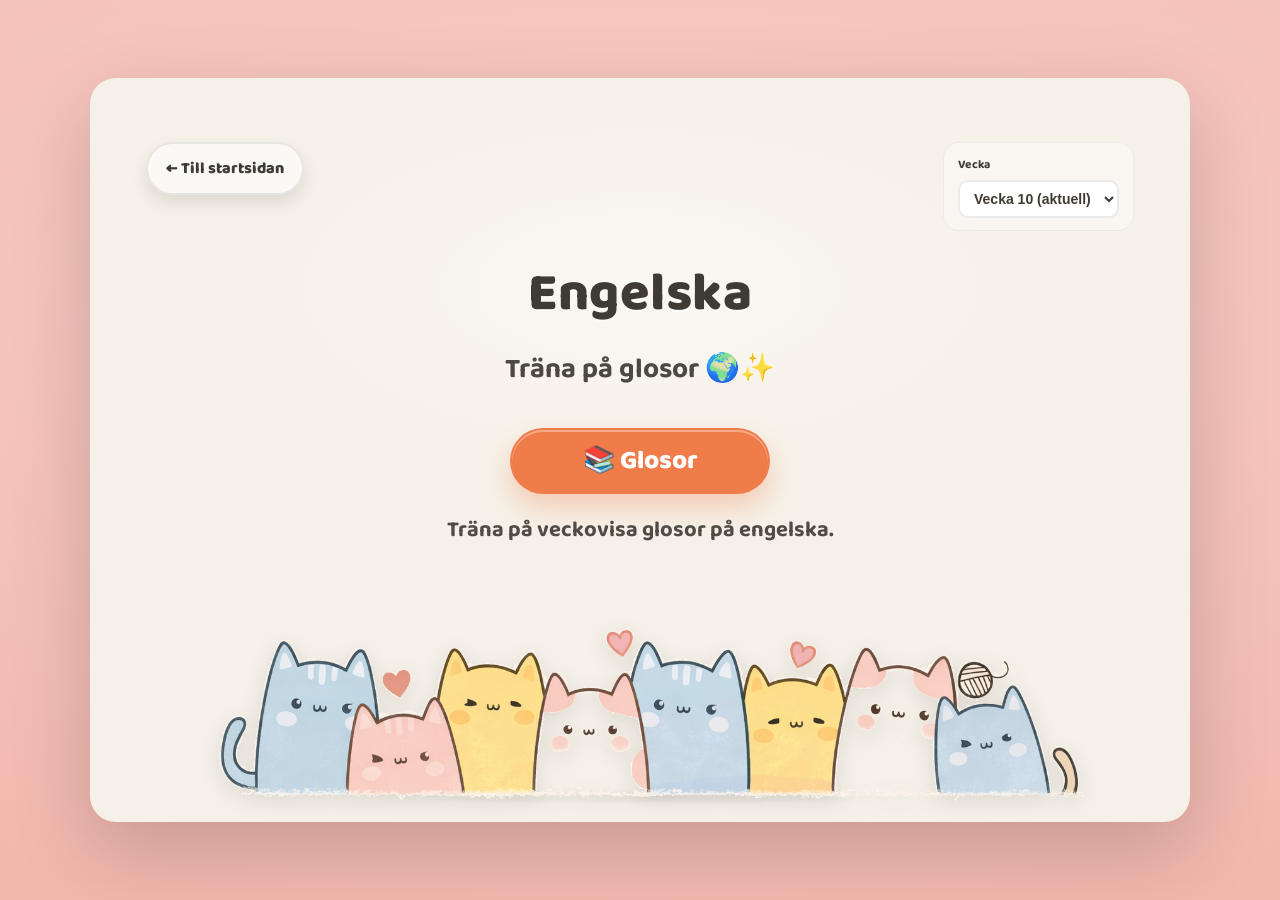
==== Engelska/index.html @ ef022530 "Lägg till glosor" ====
<!doctype html>
<html lang="sv">
<head>
    <meta charset="utf-8" />
    <meta name="viewport" content="width=device-width,initial-scale=1" />
    <title>Engelska – Moduler</title>

    <link rel="preconnect" href="https://fonts.googleapis.com">
    <link rel="preconnect" href="https://fonts.gstatic.com" crossorigin>
    <link href="https://fonts.googleapis.com/css2?family=Baloo+2:wght@600;700;800&display=swap" rel="stylesheet">

    <link rel="stylesheet" href="../css/index.css">
    <style>
        .backBtn {
            display: inline-flex;
            align-items: center;
            gap: 8px;
            text-decoration: none;
            font-weight: 800;
            color: var(--text);
            background: rgba(255,255,255,.55);
            border: 2px solid rgba(0,0,0,.08);
            padding: 12px 18px;
            border-radius: 999px;
            box-shadow: 0 8px 16px rgba(0,0,0,.10);
            transition: transform .10s ease, background .12s ease, box-shadow .12s ease;
            font-size: 16px;
        }
        .backBtn:hover {
            transform: translateY(-2px);
            background: rgba(255,255,255,.75);
            box-shadow: 0 12px 22px rgba(0,0,0,.12);
        }
        .backBtn:active {
            transform: translateY(0px);
        }
        .headerWrapper {
            display: flex;
            justify-content: space-between;
            align-items: flex-start;
            gap: 20px;
            margin-bottom: 20px;
        }
        .versionSelector {
            margin-bottom: 0;
            padding: 12px 14px;
            background: rgba(255,255,255,.4);
            border-radius: 16px;
            border: 1px solid rgba(0,0,0,.05);
            max-width: 200px;
            flex-shrink: 0;
        }
        .versionSelector label {
            font-weight: 700;
            color: var(--text);
            display: block;
            margin-bottom: 6px;
            font-size: 12px;
        }
        .versionSelector select {
            width: 100%;
            padding: 8px 10px;
            border: 2px solid rgba(0,0,0,.08);
            border-radius: 10px;
            background: white;
            color: var(--text);
            font-size: 14px;
            font-weight: 700;
            cursor: pointer;
            transition: border .12s ease;
        }
        .versionSelector select:hover {
            border: 2px solid rgba(0,0,0,.15);
        }
        .versionSelector p {
            display: none;
        }
    </style>
</head>

<body>

<div class="wrap">
    <div class="card">
        <div class="headerWrapper">
            <a class="backBtn" href="../index.html">← Till startsidan</a>
            <div class="versionSelector">
                <label for="examVersion">Vecka</label>
                <select id="examVersion">
                    <option value="2026-vecka-10">Vecka 10 (aktuell)</option>
                </select>
            </div>
        </div>

        <h1>Engelska</h1>
        <p class="sub">Träna på glosor 🌍✨</p>

        <div class="btnRow" id="modulesContainer">
            <!-- Moduler läses in dynamiskt här -->
        </div>

        <div class="hint">Träna på veckovisa glosor på engelska.</div>

        <div class="catsWrap">
            <img class="cats" src="../images/kawaii_cats.png" alt="Kawaii-djur" />
        </div>
    </div>
</div>

<script>
// Clear any old exam versions from localStorage
localStorage.removeItem('englishVocabVersion');

// Load saved version from localStorage, but validate it exists
const examVersionSelect = document.getElementById('examVersion');
const modulesContainer = document.getElementById('modulesContainer');

// Get saved version, but only if it's valid
let savedVersion = localStorage.getItem('englishVocabVersion');

// If saved version doesn't match any option, reset to default
const validOptions = ['2026-vecka-10'];
if (!savedVersion || !validOptions.includes(savedVersion)) {
    savedVersion = '2026-vecka-10';
    localStorage.setItem('englishVocabVersion', '2026-vecka-10');
}

examVersionSelect.value = savedVersion;

// Update modules
async function updateExamData() {
    try {
        const version = examVersionSelect.value;
        const response = await fetch(`./data/${version}/metadata.json`);
        const metadata = await response.json();

        // Dynamically create module buttons
        modulesContainer.innerHTML = '';
        if (metadata.modules && metadata.modules.length > 0) {
            metadata.modules.forEach(module => {
                const link = document.createElement('a');
                link.className = 'btn primary';
                link.textContent = module.name;
                link.title = module.description;

                // Check if it's an external link
                if (module.external && module.url) {
                    link.href = module.url;
                    link.target = '_blank';
                    link.rel = 'noopener noreferrer';
                } else {
                    link.href = `${module.id}/index.html`;
                }

                modulesContainer.appendChild(link);
            });
        } else {
            modulesContainer.innerHTML = '<p style="color: var(--muted); text-align: center;">Inga moduler tillgängliga för denna vecka</p>';
        }

        // Save to localStorage
        localStorage.setItem('englishVocabVersion', version);
    } catch (error) {
        console.error('Could not load vocabulary metadata:', error);
        modulesContainer.innerHTML = '<p style="color: red;">Fel vid laddning av moduler</p>';
    }
}

// Initialize
updateExamData();

// Update when selection changes
examVersionSelect.addEventListener('change', updateExamData);
</script>

</body>
</html>
---- css/index.css ----
:root{
    --bg: #f2b7ad;          /* mjuk peach */
    --card: #f6f1e8;        /* ljus varm beige (närmare bilden) */
    --text: #3f3a34;        /* mjuk mörk */
    --muted: #6b6258;

    --accent: #f07c4a;      /* orange fylld */
    --accentBorder: #e17345;/* orange kant */
}

*{ box-sizing: border-box; }

body{
    margin:0;
    font-family: "Baloo 2", system-ui, -apple-system, Segoe UI, Roboto, Arial, sans-serif;
    background: radial-gradient(1200px 600px at 50% 40%, rgba(255,255,255,.22), transparent),
    linear-gradient(180deg, #f5c1b7, var(--bg));
    min-height:100vh;
    display:flex;
    align-items:center;
    justify-content:center;
    padding: 24px;
}

.wrap{ width: min(1100px, 100%); }

.card{
    background: var(--card);
    border-radius: 26px;
    padding: 64px 56px 0;
    box-shadow: 0 28px 80px rgba(0,0,0,.18);
    overflow:hidden;
    position:relative;
}

/* lätt “glow” i kortet som på bilden */
.card::before{
    content:"";
    position:absolute; inset: 0;
    background: radial-gradient(600px 280px at 50% 28%, rgba(255,255,255,.55), transparent 65%);
    pointer-events:none;
    opacity:.9;
}

h1{
    margin:0 0 10px;
    text-align:center;
    font-size: clamp(34px, 4.2vw, 58px);
    letter-spacing: .5px;
    color: var(--text);
    font-weight: 800;
    position:relative;
    z-index:1;
    text-shadow: 0 2px 0 rgba(255,255,255,.55);
}

.sub{
    text-align:center;
    margin: 0 0 36px;
    color: var(--text);
    font-size: clamp(18px, 2.2vw, 28px);
    font-weight: 700;
    position:relative;
    z-index:1;
    opacity:.92;
}

.btnRow{
    display:flex;
    justify-content:center;
    gap: 22px;
    flex-wrap: wrap;
    margin-bottom: 18px;
    position:relative;
    z-index:1;
}

.btn{
    display:inline-flex;
    align-items:center;
    justify-content:center;
    text-decoration:none;
    font-weight: 800;
    font-size: 26px;
    padding: 18px 40px;
    border-radius: 999px; /* extra rund som på bilden */
    min-width: 260px;
    transition: transform .10s ease, box-shadow .16s ease, background .16s ease;
    user-select:none;
    line-height: 1;
}

.btn.primary{
    background: var(--accent);
    color: #fff;
    box-shadow:
            0 14px 26px rgba(240,124,74,.30),
            inset 0 2px 0 rgba(255,255,255,.35);
    border: 2px solid rgba(0,0,0,0);
}
.btn.primary:hover{
    transform: translateY(-2px);
    box-shadow:
            0 18px 32px rgba(240,124,74,.34),
            inset 0 2px 0 rgba(255,255,255,.35);
}

.btn.outline{
    background: rgba(255,255,255,.35);
    color: var(--accentBorder);
    border: 3px solid var(--accentBorder);
    box-shadow:
            0 10px 22px rgba(0,0,0,.08),
            inset 0 2px 0 rgba(255,255,255,.55);
}
.btn.outline:hover{
    transform: translateY(-2px);
    background: rgba(255,255,255,.55);
}

.hint{
    text-align:center;
    color: var(--text);
    font-size: 22px;
    margin: 10px 0 16px;
    font-weight: 700;
    position:relative;
    z-index:1;
    opacity:.9;
}

/* Katterna */
.catsWrap{
    position:relative;
    margin-top: 16px;
    padding: 10px 0 18px;
}

/* subtil “ground shadow” så de står på kortet */
.catsWrap::before{
    content:"";
    position:absolute;
    left: 8%;
    right: 8%;
    bottom: 14px;
    height: 22px;
    background: radial-gradient(closest-side, rgba(0,0,0,.14), transparent 70%);
    filter: blur(2px);
    opacity: .55;
}

.cats{
    display:block;
    width: min(900px, 95%);
    margin: 0 auto;
    height:auto;
    filter: drop-shadow(0 6px 10px rgba(0,0,0,.10));
    position:relative;
    z-index:1;
}

@media (max-width: 820px){
    .card{ padding: 44px 18px 0; border-radius: 22px; }
    .btn{ min-width: 260px; font-size: 24px; padding: 16px 30px; }
    .hint{ font-size: 20px; }
}
/* ===== User dropdown ===== */

.topHeader{
    position:absolute;
    top:20px;
    left:20px;
    z-index: 2000; /* ensure header is on top */
}

.userSelectWrap{
    position:relative;
    z-index: 60; /* ensure the trigger sits above other header content */
    width: 130px; /* make the clickable area wider so the pill spans more space */
    pointer-events: auto;
}

.userSelectBtn{
    background: rgba(255,255,255,.55);
    border: 2px solid rgba(0,0,0,.08);
    padding: 10px 16px;
    border-radius: 999px;
    font-weight: 800;
    cursor:pointer;
    box-shadow: 0 12px 22px rgba(0,0,0,.10);
    transition: .15s ease;
    display: inline-flex;
    align-items: center;
    gap: 8px;
    z-index: 61; /* above the dropdown background */
    width: 100%;
    justify-content: flex-start; /* keep text left-aligned while filling space */
    padding-right: 36px; /* make right side more tappable */
    position: relative; /* allow stacking/context */
    pointer-events: auto;
}

.userDropdown{
    position:absolute;
    top:55px;
    left:0;
    display:flex;
    flex-direction:column;
    gap:8px;
    background: var(--card);
    padding:8px 0; /* remove horizontal padding so buttons can span full width and be fully clickable */
    border-radius:18px;
    box-shadow: 0 20px 40px rgba(0,0,0,.2);
    width: 100%;
    min-width: 120px;
    z-index: 59; /* sit above most page content */
    pointer-events: auto;
}

.userDropdown button{
    background: rgba(255,255,255,.6);
    border:none;
    padding:10px 16px; /* a bit more horizontal padding inside each button */
    border-radius:12px;
    font-weight:700;
    cursor:pointer;
    display:flex;
    align-items:center;
    gap:8px;
    width:100%;
    text-align:left;
    box-sizing: border-box;
}

.userDropdown button:hover{
    background: rgba(240,124,74,.2);
}

.hidden{
    display:none;
}
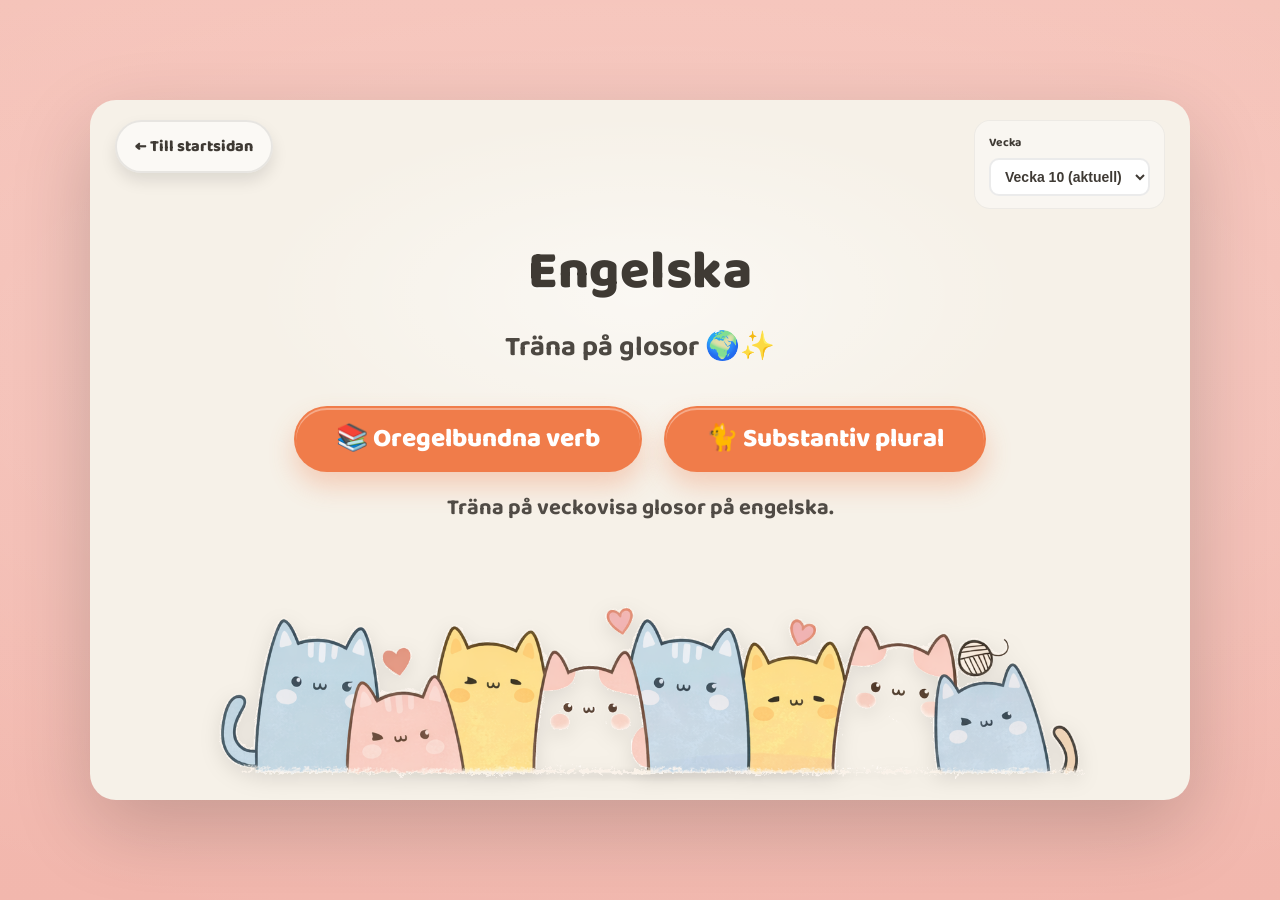
==== commit 01652882: "Prettify stuff" ====
--- a/Engelska/index.html
+++ b/Engelska/index.html
@@ -74,6 +74,20 @@
         }
         .versionSelector p {
             display: none;
+        }
+        .user-info-header {
+            position: absolute;
+            top: 20px;
+            right: 20px;
+        }
+        .user-info-header .pill {
+            background: rgba(255,255,255,.55);
+            border: 2px solid rgba(0,0,0,.08);
+            padding: 12px 18px;
+            border-radius: 999px;
+            font-weight: 800;
+            font-size: 16px;
+            color: var(--text);
         }
     </style>
 </head>
@@ -173,6 +187,19 @@
 examVersionSelect.addEventListener('change', updateExamData);
 </script>
 
+<script src="../js/shared.js"></script>
+<script>
+    document.addEventListener('DOMContentLoaded', () => {
+        const store = loadStore();
+        const userInfoEl = document.querySelector('.user-info-header');
+        if (userInfoEl) {
+            userInfoEl.innerHTML = `
+                <div class="pill">Användare: <b>${escapeHtml(store.lastUser || "—")}</b></div>
+            `;
+        }
+    });
+</script>
+
 </body>
 </html>
 
--- a/css/index.css
+++ b/css/index.css
@@ -27,7 +27,7 @@
 .card{
     background: var(--card);
     border-radius: 26px;
-    padding: 64px 56px 0;
+    padding: 20px 25px 0;
     box-shadow: 0 28px 80px rgba(0,0,0,.18);
     overflow:hidden;
     position:relative;
@@ -180,24 +180,32 @@
     pointer-events: auto;
 }
 
-.userSelectBtn{
-    background: rgba(255,255,255,.55);
-    border: 2px solid rgba(0,0,0,.08);
-    padding: 10px 16px;
-    border-radius: 999px;
-    font-weight: 800;
-    cursor:pointer;
-    box-shadow: 0 12px 22px rgba(0,0,0,.10);
-    transition: .15s ease;
+.userSelectBtn {
     display: inline-flex;
     align-items: center;
     gap: 8px;
-    z-index: 61; /* above the dropdown background */
-    width: 100%;
-    justify-content: flex-start; /* keep text left-aligned while filling space */
-    padding-right: 36px; /* make right side more tappable */
-    position: relative; /* allow stacking/context */
-    pointer-events: auto;
+    text-decoration: none;
+    font-weight: 800;
+    color: var(--text);
+    background: rgba(255,255,255,.55);
+    border: 2px solid rgba(0,0,0,.08);
+    padding: 12px 18px;
+    border-radius: 999px;
+    box-shadow: 0 8px 16px rgba(0,0,0,.10);
+    transition: transform .10s ease, background .12s ease, box-shadow .12s ease;
+    font-size: 16px;
+    cursor: pointer;
+    font-family: "Baloo 2", system-ui, -apple-system, Segoe UI, Roboto, Arial, sans-serif;
+}
+
+.userSelectBtn:hover {
+    transform: translateY(-2px);
+    background: rgba(255,255,255,.75);
+    box-shadow: 0 12px 22px rgba(0,0,0,.12);
+}
+
+.userSelectBtn:active {
+    transform: translateY(0px);
 }
 
 .userDropdown{
@@ -207,10 +215,8 @@
     display:flex;
     flex-direction:column;
     gap:8px;
-    background: var(--card);
+
     padding:8px 0; /* remove horizontal padding so buttons can span full width and be fully clickable */
-    border-radius:18px;
-    box-shadow: 0 20px 40px rgba(0,0,0,.2);
     width: 100%;
     min-width: 120px;
     z-index: 59; /* sit above most page content */
@@ -218,22 +224,26 @@
 }
 
 .userDropdown button{
-    background: rgba(255,255,255,.6);
-    border:none;
-    padding:10px 16px; /* a bit more horizontal padding inside each button */
-    border-radius:12px;
-    font-weight:700;
-    cursor:pointer;
-    display:flex;
-    align-items:center;
-    gap:8px;
-    width:100%;
-    text-align:left;
+    background: rgba(255,255,255,.05);
+    border: 2px solid rgba(0,0,0,.08);
+    padding: 10px 16px;
+    border-radius: 12px;
+    font-weight: 800;
+    cursor: pointer;
+    display: flex;
+    align-items: center;
+    gap: 8px;
+    width: 100%;
+    text-align: left;
     box-sizing: border-box;
+    color: var(--text);
+    font-size: 16px;
+    font-family: "Baloo 2", system-ui, -apple-system, Segoe UI, Roboto, Arial, sans-serif;
+    transition: background .12s ease;
 }
 
 .userDropdown button:hover{
-    background: rgba(240,124,74,.2);
+    background: rgba(240, 124, 74, 0.2);
 }
 
 .hidden{
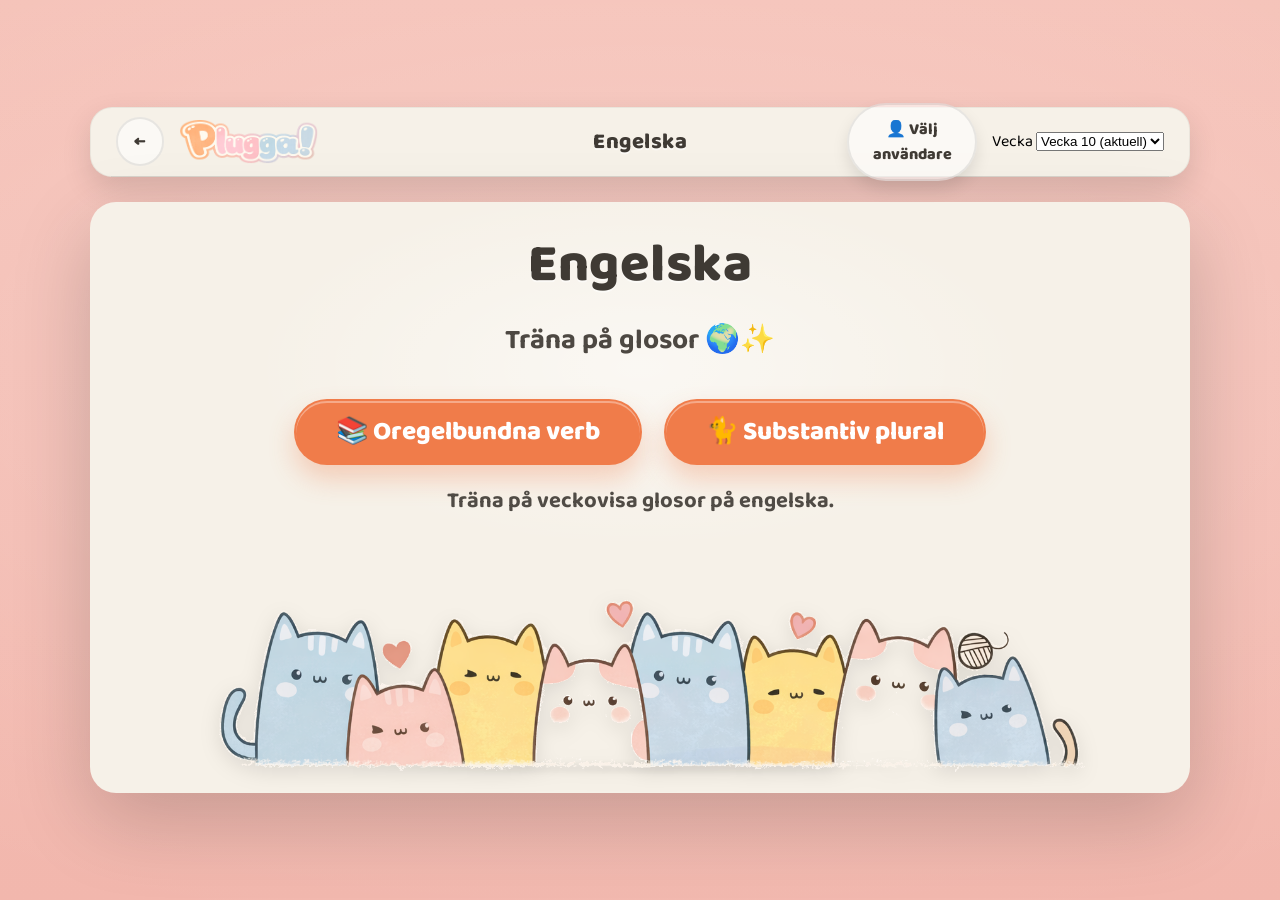
==== commit 45b35de4: "Harmonize everything" ====
--- a/Engelska/index.html
+++ b/Engelska/index.html
@@ -10,102 +10,14 @@
     <link href="https://fonts.googleapis.com/css2?family=Baloo+2:wght@600;700;800&display=swap" rel="stylesheet">
 
     <link rel="stylesheet" href="../css/index.css">
-    <style>
-        .backBtn {
-            display: inline-flex;
-            align-items: center;
-            gap: 8px;
-            text-decoration: none;
-            font-weight: 800;
-            color: var(--text);
-            background: rgba(255,255,255,.55);
-            border: 2px solid rgba(0,0,0,.08);
-            padding: 12px 18px;
-            border-radius: 999px;
-            box-shadow: 0 8px 16px rgba(0,0,0,.10);
-            transition: transform .10s ease, background .12s ease, box-shadow .12s ease;
-            font-size: 16px;
-        }
-        .backBtn:hover {
-            transform: translateY(-2px);
-            background: rgba(255,255,255,.75);
-            box-shadow: 0 12px 22px rgba(0,0,0,.12);
-        }
-        .backBtn:active {
-            transform: translateY(0px);
-        }
-        .headerWrapper {
-            display: flex;
-            justify-content: space-between;
-            align-items: flex-start;
-            gap: 20px;
-            margin-bottom: 20px;
-        }
-        .versionSelector {
-            margin-bottom: 0;
-            padding: 12px 14px;
-            background: rgba(255,255,255,.4);
-            border-radius: 16px;
-            border: 1px solid rgba(0,0,0,.05);
-            max-width: 200px;
-            flex-shrink: 0;
-        }
-        .versionSelector label {
-            font-weight: 700;
-            color: var(--text);
-            display: block;
-            margin-bottom: 6px;
-            font-size: 12px;
-        }
-        .versionSelector select {
-            width: 100%;
-            padding: 8px 10px;
-            border: 2px solid rgba(0,0,0,.08);
-            border-radius: 10px;
-            background: white;
-            color: var(--text);
-            font-size: 14px;
-            font-weight: 700;
-            cursor: pointer;
-            transition: border .12s ease;
-        }
-        .versionSelector select:hover {
-            border: 2px solid rgba(0,0,0,.15);
-        }
-        .versionSelector p {
-            display: none;
-        }
-        .user-info-header {
-            position: absolute;
-            top: 20px;
-            right: 20px;
-        }
-        .user-info-header .pill {
-            background: rgba(255,255,255,.55);
-            border: 2px solid rgba(0,0,0,.08);
-            padding: 12px 18px;
-            border-radius: 999px;
-            font-weight: 800;
-            font-size: 16px;
-            color: var(--text);
-        }
-    </style>
+    <link rel="stylesheet" href="../css/header.css">
 </head>
 
 <body>
 
 <div class="wrap">
+    <header id="app-header"></header>
     <div class="card">
-        <div class="headerWrapper">
-            <a class="backBtn" href="../index.html">← Till startsidan</a>
-            <div class="versionSelector">
-                <label for="examVersion">Vecka</label>
-                <select id="examVersion">
-                    <option value="2026-vecka-10">Vecka 10 (aktuell)</option>
-                </select>
-            </div>
-        </div>
-
         <h1>Engelska</h1>
         <p class="sub">Träna på glosor 🌍✨</p>
 
@@ -121,85 +33,9 @@
     </div>
 </div>
 
-<script>
-// Clear any old exam versions from localStorage
-localStorage.removeItem('englishVocabVersion');
-
-// Load saved version from localStorage, but validate it exists
-const examVersionSelect = document.getElementById('examVersion');
-const modulesContainer = document.getElementById('modulesContainer');
-
-// Get saved version, but only if it's valid
-let savedVersion = localStorage.getItem('englishVocabVersion');
-
-// If saved version doesn't match any option, reset to default
-const validOptions = ['2026-vecka-10'];
-if (!savedVersion || !validOptions.includes(savedVersion)) {
-    savedVersion = '2026-vecka-10';
-    localStorage.setItem('englishVocabVersion', '2026-vecka-10');
-}
-
-examVersionSelect.value = savedVersion;
-
-// Update modules
-async function updateExamData() {
-    try {
-        const version = examVersionSelect.value;
-        const response = await fetch(`./data/${version}/metadata.json`);
-        const metadata = await response.json();
-
-        // Dynamically create module buttons
-        modulesContainer.innerHTML = '';
-        if (metadata.modules && metadata.modules.length > 0) {
-            metadata.modules.forEach(module => {
-                const link = document.createElement('a');
-                link.className = 'btn primary';
-                link.textContent = module.name;
-                link.title = module.description;
-
-                // Check if it's an external link
-                if (module.external && module.url) {
-                    link.href = module.url;
-                    link.target = '_blank';
-                    link.rel = 'noopener noreferrer';
-                } else {
-                    link.href = `${module.id}/index.html`;
-                }
-
-                modulesContainer.appendChild(link);
-            });
-        } else {
-            modulesContainer.innerHTML = '<p style="color: var(--muted); text-align: center;">Inga moduler tillgängliga för denna vecka</p>';
-        }
-
-        // Save to localStorage
-        localStorage.setItem('englishVocabVersion', version);
-    } catch (error) {
-        console.error('Could not load vocabulary metadata:', error);
-        modulesContainer.innerHTML = '<p style="color: red;">Fel vid laddning av moduler</p>';
-    }
-}
-
-// Initialize
-updateExamData();
-
-// Update when selection changes
-examVersionSelect.addEventListener('change', updateExamData);
-</script>
-
 <script src="../js/shared.js"></script>
-<script>
-    document.addEventListener('DOMContentLoaded', () => {
-        const store = loadStore();
-        const userInfoEl = document.querySelector('.user-info-header');
-        if (userInfoEl) {
-            userInfoEl.innerHTML = `
-                <div class="pill">Användare: <b>${escapeHtml(store.lastUser || "—")}</b></div>
-            `;
-        }
-    });
-</script>
-
+<script src="../js/header.js"></script>
+<script src="js/index.js"></script>
 </body>
 </html>
 
--- a/css/index.css
+++ b/css/index.css
@@ -84,7 +84,7 @@
     font-size: 26px;
     padding: 18px 40px;
     border-radius: 999px; /* extra rund som på bilden */
-    min-width: 260px;
+    min-width: 200px;
     transition: transform .10s ease, box-shadow .16s ease, background .16s ease;
     user-select:none;
     line-height: 1;
--- a/css/header.css
+++ b/css/header.css
@@ -0,0 +1,220 @@
+/* css/header.css */
+
+#app-header {
+    display: flex;
+    justify-content: space-between;
+    align-items: center;
+    height: 70px;
+    padding: 0 25px;
+    background: var(--card);
+    border-radius: 22px;
+    box-shadow: 0 12px 30px rgba(0, 0, 0, 0.12);
+    border: 1px solid rgba(0, 0, 0, 0.05);
+    margin-bottom: 25px;
+    position: relative;
+}
+
+#app-header::after {
+    content: '';
+    position: absolute;
+    bottom: -1px;
+    left: 20px;
+    right: 20px;
+    height: 1px;
+    background: rgba(0, 0, 0, 0.08);
+}
+
+.header-zone {
+    display: flex;
+    align-items: center;
+    gap: 15px;
+}
+
+.header-zone.left {
+    flex: 1 0 200px; /* Fixed width to prevent jitter */
+    justify-content: flex-start;
+}
+
+.header-zone.center {
+    flex: 2 1 auto;
+    justify-content: center;
+    text-align: center;
+    flex-direction: column;
+    line-height: 1.2;
+}
+
+.header-zone.right {
+    flex: 1 0 200px; /* Fixed width */
+    justify-content: flex-end;
+}
+
+/* --- Left Zone --- */
+.logo {
+    display: flex;
+    align-items: center;
+}
+
+.logo img {
+    height: 45px; /* Adjust as needed */
+    width: auto;
+}
+
+.logo span {
+    margin-right: 2px;
+}
+
+.back-btn {
+    display: inline-flex;
+    align-items: center;
+    gap: 8px;
+    text-decoration: none;
+    font-weight: 800;
+    color: var(--text);
+    background: rgba(255, 255, 255, 0.55);
+    border: 2px solid rgba(0, 0, 0, 0.08);
+    padding: 10px 16px;
+    border-radius: 999px;
+    transition: all 0.15s ease;
+}
+
+.back-btn:hover {
+    transform: translateY(-1px);
+    background: rgba(255, 255, 255, 0.75);
+    box-shadow: 0 4px 10px rgba(0,0,0,0.08);
+}
+
+
+/* --- Center Zone --- */
+.breadcrumb {
+    font-size: 13px;
+    font-weight: 700;
+    color: var(--muted);
+    opacity: 0.8;
+}
+
+.header-title {
+    font-size: 22px;
+    font-weight: 800;
+    color: var(--text);
+    margin: 0;
+}
+
+.meta {
+    font-size: 14px;
+    font-weight: 700;
+    color: var(--accent);
+}
+
+/* --- Right Zone --- */
+.user-display {
+    font-weight: 700;
+    color: var(--text);
+    background: rgba(255, 255, 255, 0.4);
+    padding: 8px 14px;
+    border-radius: 999px;
+    border: 1px solid rgba(0,0,0,0.05);
+}
+
+.header-actions {
+    display: flex;
+    gap: 10px;
+}
+
+/* ===== User dropdown ===== */
+.userSelectWrap{
+    position:relative;
+    z-index: 60;
+}
+
+.userSelectBtn {
+    display: inline-flex;
+    align-items: center;
+    gap: 8px;
+    text-decoration: none;
+    font-weight: 800;
+    color: var(--text);
+    background: rgba(255,255,255,.55);
+    border: 2px solid rgba(0,0,0,.08);
+    padding: 12px 18px;
+    border-radius: 999px;
+    box-shadow: 0 8px 16px rgba(0,0,0,.10);
+    transition: transform .10s ease, background .12s ease, box-shadow .12s ease;
+    font-size: 16px;
+    cursor: pointer;
+    font-family: "Baloo 2", system-ui, -apple-system, Segoe UI, Roboto, Arial, sans-serif;
+}
+
+.userSelectBtn:hover {
+    transform: translateY(-2px);
+    background: rgba(255,255,255,.75);
+    box-shadow: 0 12px 22px rgba(0,0,0,.12);
+}
+
+.userSelectBtn:active {
+    transform: translateY(0px);
+}
+
+.userDropdown{
+    position:absolute;
+    top:55px;
+    left:0;
+    display:flex;
+    flex-direction:column;
+    gap:8px;
+    padding:8px 0;
+    width: 100%;
+    min-width: 120px;
+    z-index: 59;
+}
+
+.userDropdown button{
+    background: rgba(255,255,255,.05);
+    border: 2px solid rgba(0,0,0,.08);
+    padding: 10px 16px;
+    border-radius: 12px;
+    font-weight: 800;
+    cursor: pointer;
+    display: flex;
+    align-items: center;
+    gap: 8px;
+    width: 100%;
+    text-align: left;
+    box-sizing: border-box;
+    color: var(--text);
+    font-size: 16px;
+    font-family: "Baloo 2", system-ui, -apple-system, Segoe UI, Roboto, Arial, sans-serif;
+    transition: background .12s ease;
+}
+
+.userDropdown button:hover{
+    background: rgba(240, 124, 74, 0.2);
+}
+
+.hidden{
+    display:none;
+}
+
+/* --- Responsive --- */
+@media (max-width: 768px) {
+    #app-header {
+        flex-wrap: wrap;
+        height: auto;
+        padding: 15px;
+        gap: 15px;
+    }
+
+    .header-zone.left,
+    .header-zone.right {
+        flex: 1 1 50%;
+    }
+
+    .header-zone.center {
+        flex: 1 1 100%;
+        order: 3; /* Move to bottom */
+        text-align: center;
+    }
+
+    .breadcrumb {
+        display: none; /* Hide breadcrumb on mobile */
+    }
+}
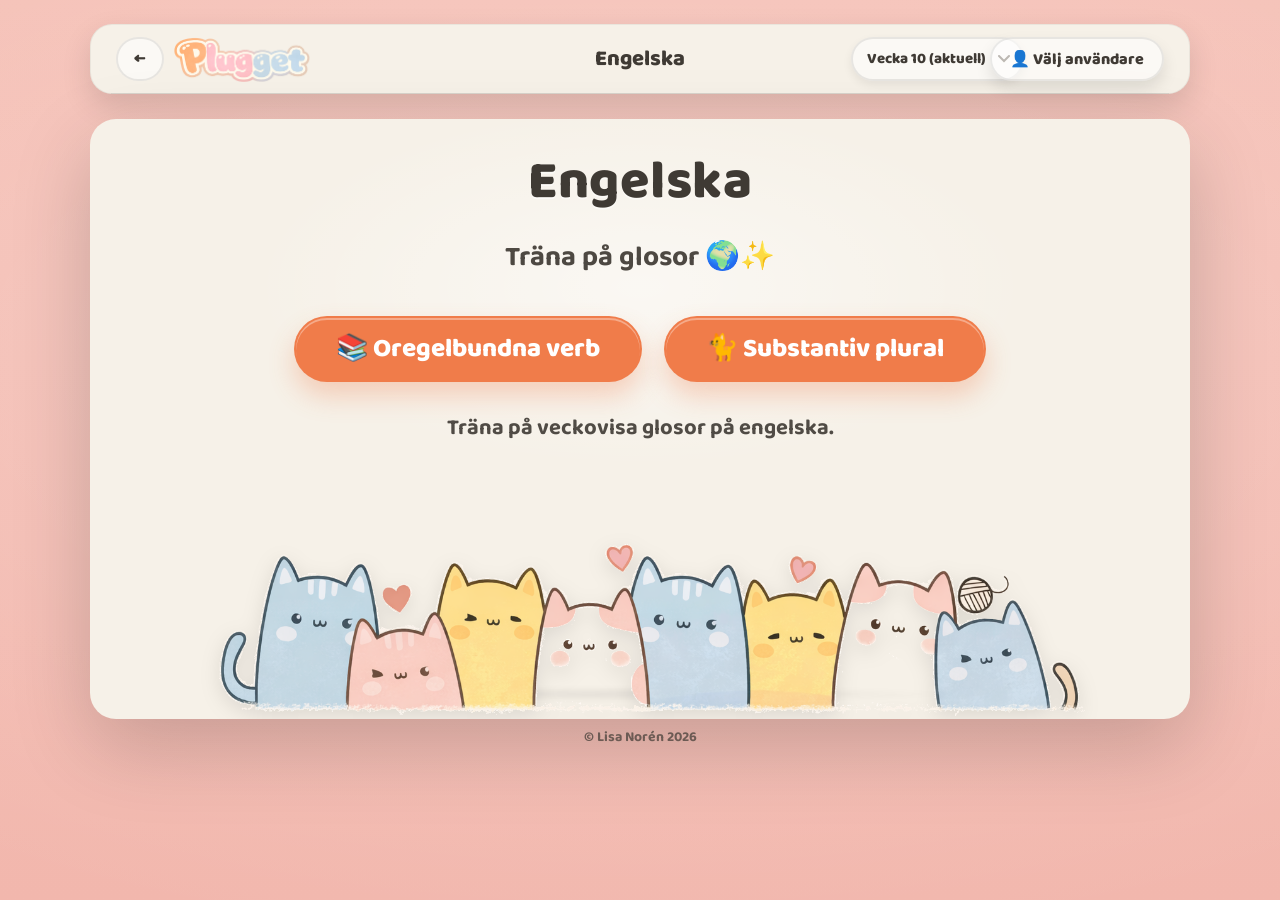
==== commit 28b37346: "New logo" ====
--- a/Engelska/index.html
+++ b/Engelska/index.html
@@ -31,6 +31,7 @@
             <img class="cats" src="../images/kawaii_cats.png" alt="Kawaii-djur" />
         </div>
     </div>
+    <div class="copyright">&copy; Lisa Norén 2026</div>
 </div>
 
 <script src="../js/shared.js"></script>
--- a/css/index.css
+++ b/css/index.css
@@ -17,7 +17,7 @@
     linear-gradient(180deg, #f5c1b7, var(--bg));
     min-height:100vh;
     display:flex;
-    align-items:center;
+    align-items:flex-start;
     justify-content:center;
     padding: 24px;
 }
@@ -25,12 +25,15 @@
 .wrap{ width: min(1100px, 100%); }
 
 .card{
+    height: 600px;
     background: var(--card);
     border-radius: 26px;
     padding: 20px 25px 0;
     box-shadow: 0 28px 80px rgba(0,0,0,.18);
     overflow:hidden;
     position:relative;
+    display: flex;
+    flex-direction: column;
 }
 
 /* lätt “glow” i kortet som på bilden */
@@ -131,9 +134,15 @@
 
 /* Katterna */
 .catsWrap{
-    position:relative;
-    margin-top: 16px;
-    padding: 10px 0 18px;
+    position:absolute;
+    bottom: 0;
+    left: 0;
+    right: 0;
+    margin: 0;
+    padding: 0;
+    display: flex;
+    justify-content: center;
+    pointer-events: none; /* Let clicks pass through if needed */
 }
 
 /* subtil “ground shadow” så de står på kortet */
@@ -152,11 +161,11 @@
 .cats{
     display:block;
     width: min(900px, 95%);
-    margin: 0 auto;
     height:auto;
     filter: drop-shadow(0 6px 10px rgba(0,0,0,.10));
     position:relative;
     z-index:1;
+    margin: 0; /* Removing auto margin since parent is flex centered */
 }
 
 @media (max-width: 820px){
@@ -249,3 +258,13 @@
 .hidden{
     display:none;
 }
+
+/* Copyright text */
+.copyright {
+    text-align: center;
+    margin-top: 7px;
+    font-size: 14px;
+    color: var(--text);
+    opacity: 0.7;
+    font-weight: 700;
+}
--- a/css/header.css
+++ b/css/header.css
@@ -1,8 +1,23 @@
 /* css/header.css */
 
+/* Always load Baloo 2 for the header, regardless of which base CSS the page uses */
+@import url('https://fonts.googleapis.com/css2?family=Baloo+2:wght@600;700;800&display=swap');
+
+/* Force consistent font on all header elements */
+#app-header,
+#app-header *,
+.userSelectBtn,
+.userDropdown button,
+.back-btn,
+.versionSelector select,
+.versionSelector label,
+.header-title {
+    font-family: "Baloo 2", system-ui, -apple-system, Segoe UI, Roboto, Arial, sans-serif;
+}
+
 #app-header {
-    display: flex;
-    justify-content: space-between;
+    display: grid;
+    grid-template-columns: 1fr auto 1fr;
     align-items: center;
     height: 70px;
     padding: 0 25px;
@@ -12,6 +27,7 @@
     border: 1px solid rgba(0, 0, 0, 0.05);
     margin-bottom: 25px;
     position: relative;
+    gap: 10px;
 }
 
 #app-header::after {
@@ -27,16 +43,15 @@
 .header-zone {
     display: flex;
     align-items: center;
-    gap: 15px;
+    gap: 10px;
+    min-width: 0;
 }
 
 .header-zone.left {
-    flex: 1 0 200px; /* Fixed width to prevent jitter */
     justify-content: flex-start;
 }
 
 .header-zone.center {
-    flex: 2 1 auto;
     justify-content: center;
     text-align: center;
     flex-direction: column;
@@ -44,7 +59,6 @@
 }
 
 .header-zone.right {
-    flex: 1 0 200px; /* Fixed width */
     justify-content: flex-end;
 }
 
@@ -69,12 +83,16 @@
     gap: 8px;
     text-decoration: none;
     font-weight: 800;
+    font-size: 16px;
     color: var(--text);
     background: rgba(255, 255, 255, 0.55);
     border: 2px solid rgba(0, 0, 0, 0.08);
-    padding: 10px 16px;
+    height: 44px;
+    padding: 0 16px;
     border-radius: 999px;
     transition: all 0.15s ease;
+    line-height: 1;
+    white-space: nowrap;
 }
 
 .back-btn:hover {
@@ -97,6 +115,10 @@
     font-weight: 800;
     color: var(--text);
     margin: 0;
+    padding: 0;
+    line-height: 1.2;
+    letter-spacing: 0;
+    text-shadow: none;
 }
 
 .meta {
@@ -121,9 +143,11 @@
 }
 
 /* ===== User dropdown ===== */
-.userSelectWrap{
-    position:relative;
+.userSelectWrap {
+    position: relative;
     z-index: 60;
+    display: flex;
+    justify-content: flex-end;
 }
 
 .userSelectBtn {
@@ -135,13 +159,15 @@
     color: var(--text);
     background: rgba(255,255,255,.55);
     border: 2px solid rgba(0,0,0,.08);
-    padding: 12px 18px;
+    height: 44px;
+    padding: 0 18px;
     border-radius: 999px;
     box-shadow: 0 8px 16px rgba(0,0,0,.10);
     transition: transform .10s ease, background .12s ease, box-shadow .12s ease;
     font-size: 16px;
     cursor: pointer;
     font-family: "Baloo 2", system-ui, -apple-system, Segoe UI, Roboto, Arial, sans-serif;
+    white-space: nowrap;
 }
 
 .userSelectBtn:hover {
@@ -156,19 +182,20 @@
 
 .userDropdown{
     position:absolute;
-    top:55px;
-    left:0;
+    top:100%;
+    right:0;
+    left:auto;
     display:flex;
     flex-direction:column;
+    align-items: stretch;
     gap:8px;
     padding:8px 0;
-    width: 100%;
-    min-width: 120px;
+    min-width: 140px;
     z-index: 59;
 }
 
 .userDropdown button{
-    background: rgba(255,255,255,.05);
+    background: #ffffff;
     border: 2px solid rgba(0,0,0,.08);
     padding: 10px 16px;
     border-radius: 12px;
@@ -178,6 +205,7 @@
     align-items: center;
     gap: 8px;
     width: 100%;
+    white-space: nowrap;
     text-align: left;
     box-sizing: border-box;
     color: var(--text);
@@ -187,34 +215,82 @@
 }
 
 .userDropdown button:hover{
-    background: rgba(240, 124, 74, 0.2);
+    background: #a8dfff;
 }
 
 .hidden{
     display:none;
 }
 
-/* --- Responsive --- */
+/* --- Version Selector --- */
+.versionSelector {
+    display: inline-flex;
+    align-items: center;
+    gap: 8px;
+}
+
+.versionSelector label {
+    font-weight: 800;
+    color: var(--muted);
+    font-size: 14px;
+    white-space: nowrap;
+}
+
+.versionSelector select {
+    appearance: none;
+    -webkit-appearance: none;
+    background: rgba(255,255,255,.55) url("data:image/svg+xml,%3Csvg xmlns='http://www.w3.org/2000/svg' width='12' height='8' viewBox='0 0 12 8'%3E%3Cpath d='M1 1l5 5 5-5' stroke='%236b6258' stroke-width='2' fill='none' stroke-linecap='round'/%3E%3C/svg%3E") no-repeat right 12px center;
+    border: 2px solid rgba(0,0,0,.08);
+    height: 44px;
+    padding: 0 36px 0 14px;
+    border-radius: 999px;
+    font-weight: 800;
+    font-size: 15px;
+    color: var(--text);
+    cursor: pointer;
+    font-family: "Baloo 2", system-ui, -apple-system, Segoe UI, Roboto, Arial, sans-serif;
+    box-shadow: 0 4px 10px rgba(0,0,0,.07);
+    transition: background .12s ease, box-shadow .12s ease;
+}
+
+.versionSelector select:hover {
+    background-color: rgba(255,255,255,.75);
+    box-shadow: 0 6px 14px rgba(0,0,0,.10);
+}
+
+.versionSelector select:focus {
+    outline: none;
+    border-color: rgba(240,124,74,.5);
+    box-shadow: 0 0 0 3px rgba(240,124,74,.15);
+}
+
+
 @media (max-width: 768px) {
     #app-header {
-        flex-wrap: wrap;
+        grid-template-columns: 1fr 1fr;
+        grid-template-rows: auto auto;
         height: auto;
-        padding: 15px;
-        gap: 15px;
-    }
-
-    .header-zone.left,
+        padding: 12px 15px;
+        gap: 10px;
+    }
+
+    .header-zone.left {
+        grid-column: 1;
+        grid-row: 1;
+    }
+
+    .header-zone.center {
+        grid-column: 1 / -1;
+        grid-row: 2;
+        text-align: center;
+    }
+
     .header-zone.right {
-        flex: 1 1 50%;
-    }
-
-    .header-zone.center {
-        flex: 1 1 100%;
-        order: 3; /* Move to bottom */
-        text-align: center;
+        grid-column: 2;
+        grid-row: 1;
     }
 
     .breadcrumb {
-        display: none; /* Hide breadcrumb on mobile */
-    }
-}
+        display: none;
+    }
+}
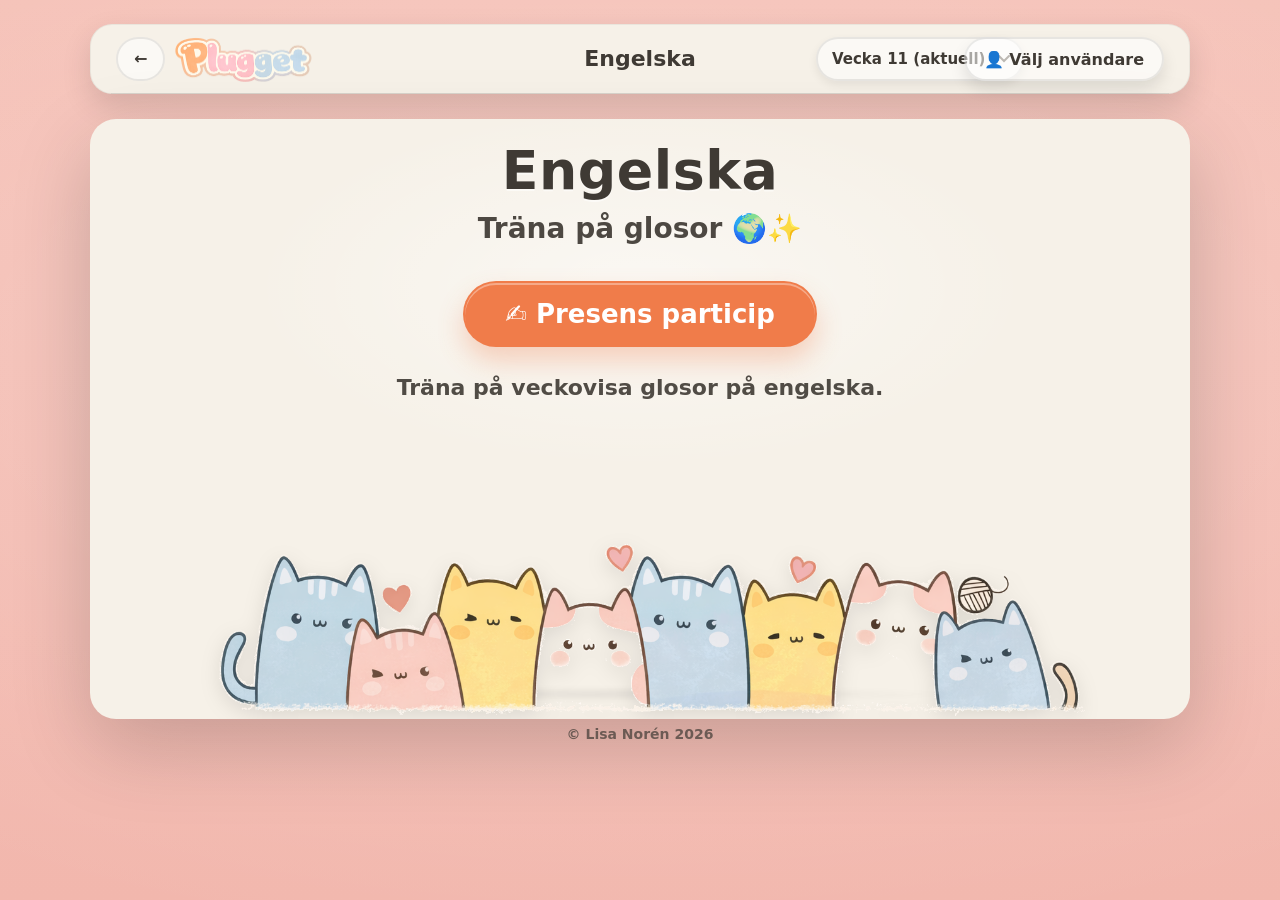
==== commit 604431f7: "Downloaded font" ====
--- a/Engelska/index.html
+++ b/Engelska/index.html
@@ -5,9 +5,6 @@
     <meta name="viewport" content="width=device-width,initial-scale=1" />
     <title>Engelska – Moduler</title>
 
-    <link rel="preconnect" href="https://fonts.googleapis.com">
-    <link rel="preconnect" href="https://fonts.gstatic.com" crossorigin>
-    <link href="https://fonts.googleapis.com/css2?family=Baloo+2:wght@600;700;800&display=swap" rel="stylesheet">
 
     <link rel="stylesheet" href="../css/index.css">
     <link rel="stylesheet" href="../css/header.css">
@@ -25,6 +22,15 @@
             <!-- Moduler läses in dynamiskt här -->
         </div>
 
+        <div id="no-exam-view" class="hidden" style="text-align: center; margin-bottom: 30px;">
+            <div style="font-size: 60px; margin-bottom: 10px;">🎉</div>
+            <h2 style="margin: 0; color: var(--text);">Inga glosor valda!</h2>
+            <p style="margin: 10px 0 0; color: var(--muted); font-size: 18px;">Välj en vecka i listan ovan för att plugga.</p>
+        </div>
+
+        <!-- Mobile-only version selector container -->
+        <div id="mobileVersionSelector" class="mobile-version-selector"></div>
+
         <div class="hint">Träna på veckovisa glosor på engelska.</div>
 
         <div class="catsWrap">
--- a/css/index.css
+++ b/css/index.css
@@ -173,6 +173,22 @@
     .btn{ min-width: 260px; font-size: 24px; padding: 16px 30px; }
     .hint{ font-size: 20px; }
 }
+
+/* Mobile version selector (hidden by default) */
+.mobile-version-selector {
+    display: none;
+    margin: 10px auto;
+    text-align: center;
+    position: relative;
+    z-index: 10;
+}
+
+@media (max-width: 768px) {
+    .mobile-version-selector {
+        display: block;
+    }
+}
+
 /* ===== User dropdown ===== */
 
 .topHeader{
--- a/css/header.css
+++ b/css/header.css
@@ -1,7 +1,7 @@
 /* css/header.css */
 
-/* Always load Baloo 2 for the header, regardless of which base CSS the page uses */
-@import url('https://fonts.googleapis.com/css2?family=Baloo+2:wght@600;700;800&display=swap');
+/* Self-hosted font – file lives at /fonts/Baloo2.woff2 */
+@import url('../fonts/fonts.css');
 
 /* Force consistent font on all header elements */
 #app-header,
@@ -267,30 +267,34 @@
 
 @media (max-width: 768px) {
     #app-header {
-        grid-template-columns: 1fr 1fr;
-        grid-template-rows: auto auto;
-        height: auto;
-        padding: 12px 15px;
-        gap: 10px;
-    }
-
-    .header-zone.left {
-        grid-column: 1;
-        grid-row: 1;
-    }
-
+        grid-template-columns: auto 1fr;
+    }
+
+    .back-btn {
+        display: none !important;
+    }
+
+    .header-title {
+        display: none !important;
+    }
+
+    /* collapse center zone if it only contained title */
     .header-zone.center {
-        grid-column: 1 / -1;
-        grid-row: 2;
-        text-align: center;
-    }
-
+        display: none;
+    }
+
+    /* Make the header grid just left (logo) and right (user) */
+    #app-header {
+        grid-template-columns: auto 1fr;
+    }
+
+    /* Since center is gone, push right zone to the end */
     .header-zone.right {
-        grid-column: 2;
-        grid-row: 1;
-    }
-
-    .breadcrumb {
+        justify-content: flex-end;
+    }
+
+    /* Hide version selector in header on mobile */
+    .header-actions .versionSelector {
         display: none;
     }
 }
